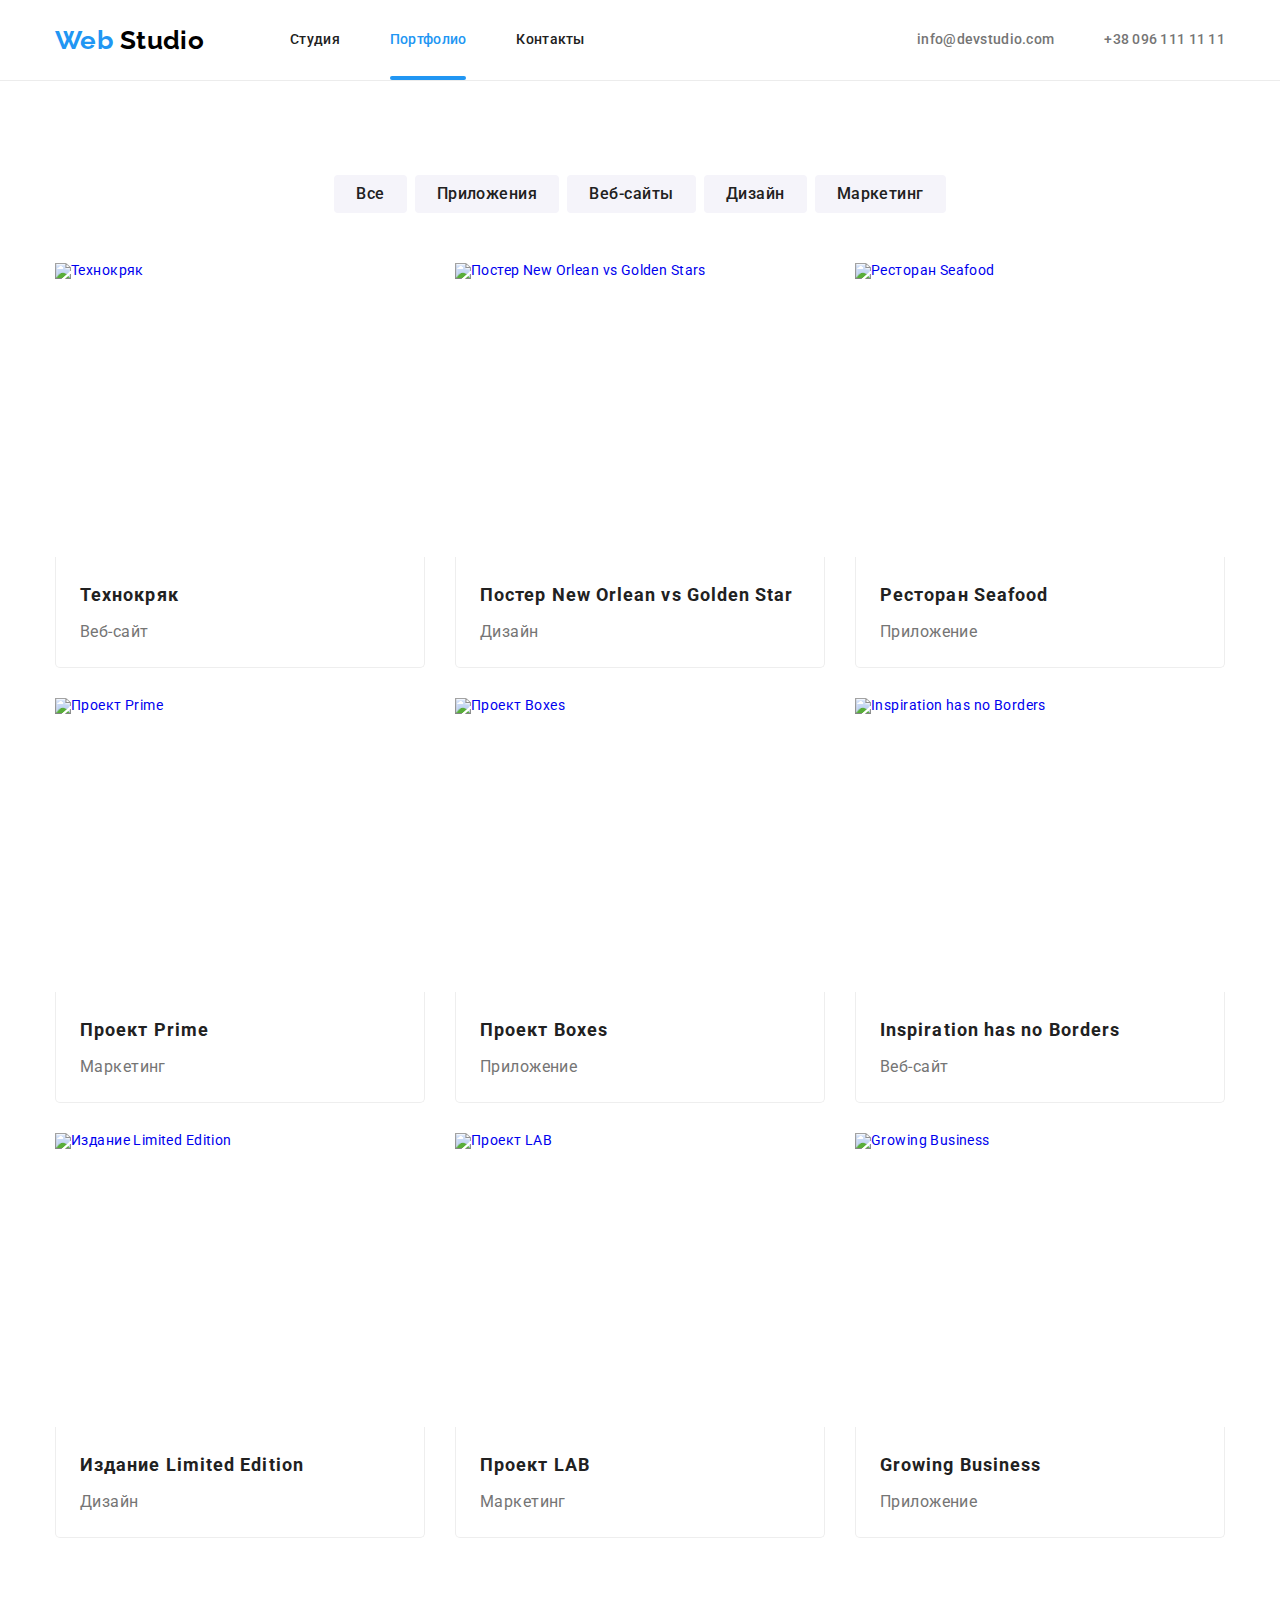
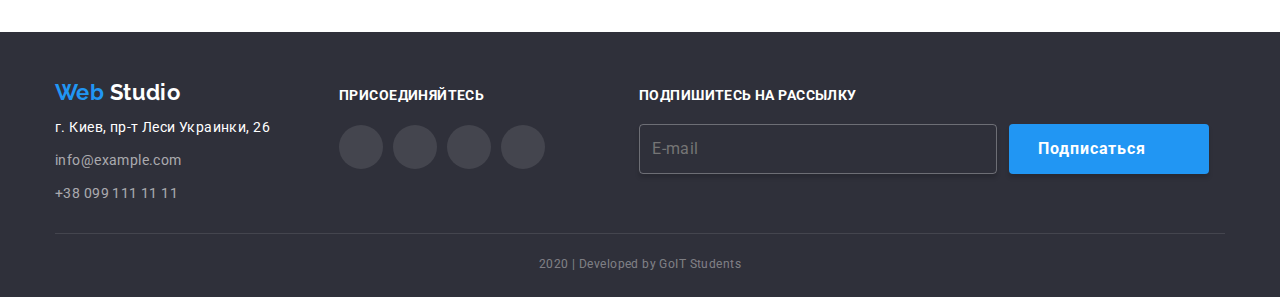
==== portfolio.html @ 7c345311 "Create portfolio.html" ====
<!DOCTYPE html>
<html lang="ru">

<head>
    <meta charset="UTF-8">
    <meta name="viewport" content="width=device-width, initial-scale=1.0">
    <title>Web Studio</title>
    <link rel="stylesheet" href="https://cdnjs.cloudflare.com/ajax/libs/modern-normalize/0.6.0/modern-normalize.min.css">
    <link href="https://fonts.googleapis.com/css2?family=Raleway:wght@700&family=Roboto:wght@400;500;700;900&display=swap"
        rel="stylesheet">
    <link rel="stylesheet" href="./css/style.css">
</head>

<body>
    <!-- Шапка страницы -->
    <header class="page-header line">
        <!-- Главная навигация -->
        <div class="block-header container">
            <nav class="main-nav">
                <!-- Логотип компании -->
                <a href="./index.html" class="logo"><span class="logo-web">Web</span> Studio</a>
                <!-- Ссылки на другие страницы -->
                <ul class="site-nav list">
                    <li class="item"><a href="./index.html" class="link">Студия</a></li>
                    <li class="item"><a href="./portfolio.html" class="link current">Портфолио</a></li>
                    <li class="item"><a href="#" class="link">Контакты</a></li>
                </ul>
            </nav>
            <!-- Контактные данные -->
            <address class="auth-contacts">
                <ul class="contacts-link list">
                    <li class="item">
                        <a href="mailto:info@devstudio.com" class="contacts-link-item">
                            <svg class="icon-contact" width="16" height="11">
                                <use href="./img/sprite.svg#icon-mail"></use>
                            </svg>
                            info@devstudio.com
                        </a>
                    </li>
                    <li class="item">
                        <a href="tel:+380961111111" class="contacts-link-item">
                            <svg class="icon-contact" width="10" height="15">
                                <use href="./img/sprite.svg#icon-tel"></use>
                            </svg>
                            +38 096 111 11 11
                        </a>
                    </li>
                </ul>
            </address>
        </div>
    </header>
    <main>
        <section class="section-projects">
            <div class="page-projects container">
                <h1 class="section-projects-title visually-hidden">Проекты</h1>
                <ul class="filter list">
                    <li class="item"><button type="button" class="filter-item">Все</button></li>
                    <li class="item"><button type="button" class="filter-item">Приложения</button></li>
                    <li class="item"><button type="button" class="filter-item">Веб-сайты</button></li>
                    <li class="item"><button type="button" class="filter-item">Дизайн</button></li>
                    <li class="item"><button type="button" class="filter-item">Маркетинг</button></li>
                </ul>
                <ul class="projects list">
                    <li class="item">
                        <a href="#" class="project-link">
                            <div class="project-thumb">
                                <img src="./img/projects-photo/project-1.jpg" alt="Технокряк" width="370" height="294">
                                <div class="project-overlay">
                                    <p class="project-text">
                                        Технокряк это современная площадка распространения коронавируса. Компании используют
                                        эту
                                        платформу для цифрового
                                        шпионажа и атак на защищённые сервера конкурентов.
                                    </p>
                                </div>
                            </div>
                            <div class="card-content">
                                <h2 class="name-project">Технокряк</h2>
                                <p class="project-item">Веб-сайт</p>
                            </div>                    
                        </a>
                    </li>
                    <li class="item">
                        <a href="#" class="project-link">
                            <div class="project-thumb">
                                <img src="./img/projects-photo/project-2.jpg" alt="Постер New Orlean vs Golden Stars" width="370" height="294">
                                <div class="project-overlay">
                                    <p class="project-text">
                                        Технокряк это современная площадка распространения коронавируса. Компании используют
                                        эту
                                        платформу для цифрового
                                        шпионажа и атак на защищённые сервера конкурентов.
                                    </p>
                                </div>
                            </div>
                            <div class="card-content">
                                <h2 class="name-project">Постер New Orlean vs Golden Star</h2>
                                <p class="project-item">Дизайн</p>
                            </div>        
                        </a>
                    </li>
                    <li class="item">
                        <a href="#" class="project-link">
                            <div class="project-thumb">
                                <img src="./img/projects-photo/project-3.jpg" alt="Ресторан Seafood" width="370" height="294">
                                <div class="project-overlay">
                                    <p class="project-text">
                                        Технокряк это современная площадка распространения коронавируса. Компании используют
                                        эту
                                        платформу для цифрового
                                        шпионажа и атак на защищённые сервера конкурентов.
                                    </p>
                                </div>
                            </div>
                            <div class="card-content">
                                <h2 class="name-project">Ресторан Seafood</h2>
                                <p class="project-item">Приложение</p>
                            </div>
                        </a>
                    </li>
                    <li class="item">
                        <a href="#" class="project-link">
                            <div class="project-thumb">
                                <img src="./img/projects-photo/project-4.jpg" alt="Проект Prime" width="370" height="294">
                                <div class="project-overlay">
                                    <p class="project-text">
                                        Технокряк это современная площадка распространения коронавируса. Компании используют
                                        эту
                                        платформу для цифрового
                                        шпионажа и атак на защищённые сервера конкурентов.
                                    </p>
                                </div>
                            </div>
                            <div class="card-content">
                                <h2 class="name-project">Проект Prime</h2>
                                <p class="project-item">Маркетинг</p>
                            </div>
                        </a>
                    </li>
                    <li class="item">
                        <a href="#" class="project-link">
                            <div class="project-thumb">
                                <img src="./img/projects-photo/project-5.jpg" alt="Проект Boxes" width="370" height="294">
                                <div class="project-overlay">
                                    <p class="project-text">
                                        Технокряк это современная площадка распространения коронавируса. Компании используют
                                        эту
                                        платформу для цифрового
                                        шпионажа и атак на защищённые сервера конкурентов.
                                    </p>
                                </div>
                            </div>
                            <div class="card-content">
                                <h2 class="name-project">Проект Boxes</h2>
                                <p class="project-item">Приложение</p>
                            </div>                            
                        </a>
                    </li>
                    <li class="item">
                        <a href="#" class="project-link">
                            <div class="project-thumb">
                                <img src="./img/projects-photo/project-6.jpg" alt="Inspiration has no Borders" width="370" height="294">
                                <div class="project-overlay">
                                    <p class="project-text">
                                        Технокряк это современная площадка распространения коронавируса. Компании используют
                                        эту
                                        платформу для цифрового
                                        шпионажа и атак на защищённые сервера конкурентов.
                                    </p>
                                </div>
                            </div>
                            <div class="card-content">
                                <h2 class="name-project">Inspiration has no Borders</h2>
                                <p class="project-item">Веб-сайт</p>
                            </div>
                        </a>
                    </li>
                    <li class="item">
                        <a href="#" class="project-link">
                            <div class="project-thumb">
                                <img src="./img/projects-photo/project-7.jpg" alt="Издание Limited Edition" width="370" height="294">
                                <div class="project-overlay">
                                    <p class="project-text">
                                        Технокряк это современная площадка распространения коронавируса. Компании используют
                                        эту
                                        платформу для цифрового
                                        шпионажа и атак на защищённые сервера конкурентов.
                                    </p>
                                </div>
                            </div>
                            <div class="card-content">
                                <h2 class="name-project">Издание Limited Edition</h2>
                                <p class="project-item">Дизайн</p>
                            </div>                            
                        </a>
                    </li>
                    <li class="item">
                        <a href="#" class="project-link">
                            <div class="project-thumb">
                                <img src="./img/projects-photo/project-8.jpg" alt="Проект LAB" width="370" height="294">
                                <div class="project-overlay">
                                    <p class="project-text">
                                        Технокряк это современная площадка распространения коронавируса. Компании используют
                                        эту
                                        платформу для цифрового
                                        шпионажа и атак на защищённые сервера конкурентов.
                                    </p>
                                </div>
                            </div>
                            <div class="card-content">
                                <h2 class="name-project">Проект LAB</h2>
                                <p class="project-item">Маркетинг</p>
                            </div>                            
                        </a>
                    </li>
                    <li class="item">
                        <a href="#" class="project-link">
                            <div class="project-thumb">
                                <img src="./img/projects-photo/project-9.jpg" alt="Growing Business" width="370" height="294">
                                <div class="project-overlay">
                                    <p class="project-text">
                                        Технокряк это современная площадка распространения коронавируса. Компании используют
                                        эту
                                        платформу для цифрового
                                        шпионажа и атак на защищённые сервера конкурентов.
                                    </p>
                                </div>
                            </div>
                            <div class="card-content">
                                <h2 class="name-project">Growing Business</h2>
                                <p class="project-item">Приложение</p>
                            </div>                            
                        </a>
                    </li>
                </ul>
            </div>
        </section>

    </main>
    <!-- Футер -->
    <footer class="page-footer">
        <div class="block-footer container">
            <div class="flex-container">
                <div class="contacts">
                    <a href="./index.html" class="footer-logo"><span class="logo-web">Web</span> Studio</a>
                    <address class="address-container">
                        г. Киев, пр-т Леси Украинки, 26 <br />
                        <a href="mailto:info@example.com" class="address-container-link">info@example.com</a>
                        <a href="tel:+380991111111" class="address-container-link">+38 099 111 11 11</a>
                    </address>
                </div>
                <div class="join">
                    <b class="call">Присоединяйтесь</b>
                    <ul class="socials list">
                        <li class="item-link">
                            <a href="#" aria-label="Ссылка на Instagram" class="social-links-footer">
                                <svg class="icon-socials" width="20" height="20">
                                    <use href="./img/sprite.svg#icon-instagram"></use>
                                </svg>
                            </a>
                        </li>
                        <li class="item-link">
                            <a href="#" aria-label="Ссылка на Twitter" class="social-links-footer">
                                <svg class="icon-socials" width="20" height="20">
                                    <use href="./img/sprite.svg#icon-twitter"></use>
                                </svg>
                            </a>
                        </li>
                        <li class="item-link">
                            <a href="#" aria-label="Ссылка на Facebook" class="social-links-footer">
                                <svg class="icon-socials" width="20" height="20">
                                    <use href="./img/sprite.svg#icon-facebook"></use>
                                </svg>
                            </a>
                        </li>
                        <li class="item-link">
                            <a href="#" aria-label="Ссылка на LinkedIn" class="social-links-footer">
                                <svg class="icon-socials" width="20" height="20">
                                    <use href="./img/sprite.svg#icon-linkedin"></use>
                                </svg>
                            </a>
                        </li>
                    </ul>
                </div>
                <div class="subscription">
                    <b class="call">Подпишитесь на рассылку</b>
                    <form class="form js-speaker-form" autocomplete="off">
                        <div class="form-field">
                            <label for="mail"></label>
                            <input type="email" name="mail" id="mail" placeholder="E-mail">
                        </div>
                        <button type="submit" class="form-button">
                            <span class="form-subscription">Подписаться</span>
                            <svg class="icon-send" width="24" height="24">
                                <use href="./img/sprite.svg#icon-send"></use>
                            </svg>
    
                        </button>
                    </form>
                </div>
            </div>
            <p class="copyright">2020 | Developed by GoIT Students</p>
        </div>
    </footer>
    <script>
        (() => {
                document.querySelectorAll('.js-speaker-form').forEach(El => {
                    El.addEventListener('submit', e => {
                        e.preventDefault();
                        new FormData(e.currentTarget).forEach((value, name) => console.log(`${name}: ${value}`));
                        e.currentTarget.reset();
                    });
                });
            })();
    </script>
</body>

</html>
---- css/style.css ----
/* Палитра цветов */
:root {
    --primary-text-color: #212121;
    --secondary-text-color: #757575;
    --accent-color: #2196F3;
    --primary-white-color: #FFFFFF;
    --secondary-black-color: #000000;
    --bg-color: #F5F4FA;
    --color-svg: #AFB1B8;
    --timing-function: cubic-bezier(0.4, 0, 0.2, 1);
}

/* Оформление фона и основного текста */
body {
    background-color: var(--primary-white-color);
    color: var(--primary-text-color);

    font-family: Roboto, sans-serif;
    letter-spacing: 0.03em;
    font-size: 14px;
    line-height: 1.14;
}

/* Обнуление стилей для списков */
.list {
    padding: 0;
    margin: 0;

    list-style: none;
}

/* block для картинок */
img {
    display: block;
}

/* Скрытие элементов */
.visually-hidden {
  position: absolute;
  width: 1px;
  height: 1px;
  margin: -1px;
  border: 0;
  padding: 0;
  clip: rect(0 0 0 0);
  overflow: hidden;
}

/* Контейнер для центрирования контента */
.container {
    width: 1200px;
    margin-left: auto;
    margin-right: auto;
    padding-left: 15px;
    padding-right: 15px;
}

/* Оформление логотипа в шапке */
.logo {
    color: var(--secondary-black-color);
    font-family: Raleway, sans-serif;
    font-weight: 700;
    font-size: 26px;
    line-height: 1.19;
    text-decoration: none;
}

.logo-web {
    color: var(--accent-color)
}

/* Оформление навигации */
.block-header {
    display: flex;
    align-items: center;
}

.main-nav {
    display: flex;
    align-items: center;
}

.site-nav {
    display: flex;
    margin-left: 86px;
}

.site-nav .item + .item {
    margin-left: 50px;
}

.site-nav .link {
    display: block;
    padding-top: 32px;
    padding-bottom: 32px;

    transition: color 250ms var(--timing-function);

    color: var(--primary-text-color);
    font-weight: 500;
    font-size: 14px;
    line-height: 1.14;
    letter-spacing: 0.02em;
    text-decoration: none;
}

.site-nav .link:hover,
.site-nav .link:focus {
    color: var(--accent-color);
}

.site-nav .link.current {
    color: var(--accent-color);
}

.site-nav .item {
    position: relative;
}

.current::before {
    position: absolute;
    bottom: 0;
    left: 0;

    display: block;
    content: "";
    width: 100%;
    height: 4px;

    background-color: #2196F3;
    border-radius: 2px;
}

.page-header.line {
    border-bottom: 1px solid #ECECEC;
}

/* Оформление контактов в шапке */
.contacts-link {
    display: flex;
    align-items: center;
}

.auth-contacts {
    margin-left: auto;
}

.icon-contact {
    margin-right: 10px;

    fill: currentColor;
}

.contacts-link .item + .item {
    margin-left: 30px;
}

.contacts-link-item {
    display: flex;
    align-items: center;

    transition: color 250ms var(--timing-function);

    color: var(--secondary-text-color);
    fill: currentColor;

    font-style: normal;
    font-weight: 500;
    font-size: 14px;
    line-height: 1.14;
    letter-spacing: 0.02em;
    text-decoration: none;
}

.contacts-link-item:hover,
.contacts-link-item:focus {
    color: var(--accent-color);
}

/* Оформление героя */
.hero {
    padding-top: 200px;
    padding-bottom: 200px;

    text-align: center;
}

.overlay {
    max-width: 1600px;
    height: 600px;
    margin-left: auto;
    margin-right: auto;
    background-color: rgba(47,48,58,0.8);
    background-image: 
        linear-gradient(rgba(47,48,58,0.8), rgba(47,48,58,0.8)),
        url("../img/bg-hero.jpg");   
    background-repeat: no-repeat;
    background-position: center;
    background-size: cover;
}

.hero-title {
    margin-top: 0;
    margin-bottom: 30px;

    color: var(--primary-white-color);
    font-weight: 900;
    font-size: 44px;
    line-height: 1.36;
    letter-spacing: 0.06em;
    text-transform: uppercase;
}

/* Оформление кнопки "Заказать услугу" */
.button {
    display: inline-block;
    min-width: 200px;
    padding: 10px 32px;    
    border-radius: 4px;
    border: none;

    cursor: pointer;

    color: var(--primary-white-color);
    background-color: var(--accent-color);

    font-weight: 700;
    font-size: 16px;
    line-height: 1.87;
    letter-spacing: 0.06em;
    text-decoration: none;

    text-shadow: 0px 4px 4px rgba(0, 0, 0, 0.25);
    box-shadow: 0px 4px 4px rgba(0, 0, 0, 0.15);
}

/* Оформление секций */
.section {
    padding-top: 94px;
    padding-bottom: 94px;
}

.section-title {
    margin-top: 0;
    margin-bottom: 0;

    font-weight: 700;
    font-size: 36px;
    line-height: 1.17;
    text-align: center;
}

/* Преимущества */
.feature {
    max-width: 1600px;
    margin-left: auto;
    margin-right: auto;
    padding-bottom: 0;
}

.feature-list {
    display: flex;
}

.image {
    display: flex;
    justify-content: center;
    align-items: center;

    height: 120px;
    width: 270px;

    background-color: var(--bg-color);
    border-radius: 4px;
}

.icon-feature {
    height: 70px;
    width: 70px;
}

.feature-list .item:not(:first-child) {
    margin-left: 30px;
}

.feature-list-title {
    margin-top: 30px;
    margin-bottom: 0;

    font-weight: 700;
    font-size: 14px;
    line-height: 1.14;
    text-transform: uppercase;
}

.feature-list-item {
    margin-top: 10px;
    margin-bottom: 0;

    color: var(--secondary-text-color);
    font-weight: 400;
    font-size: 14px;
    line-height: 1.71;
}

/* Чем мы занимаемся */
.service {
    /* max-width: 1600px;
    margin-left: auto;
    margin-right: auto; */
}

.main-activity {
    display: flex;
    margin-top: 50px;
}

.main-activity .item:not(:first-child) {
    margin-left: 30px;
}

.main-activity .item {
    position: relative;

    border-radius: 4px 4px 4px 4px;
    overflow: hidden;
}

.main-activity-item {
    position: absolute;
    bottom: 0;
    left: 0;
    width: 100%;

    margin-top: 0;
    margin-bottom: 0;
    padding-top: 27px;
    padding-bottom: 27px;

    color: var(--primary-white-color);
    background: rgba(47, 48, 58, 0.8);

    font-weight: 700;
    font-size: 14px;
    line-height: 1.14;
    text-align: center;
    text-transform: uppercase;
}

/* Наша команда */
.team {
    /* max-width: 1600px;
    margin-left: auto;
    margin-right: auto; */
    background-color: var(--bg-color);
}

.workers {
    display: flex;
    margin-top: 50px;

    text-align: center;
}

.workers .item:not(:first-child) {
    margin-left: 30px;
}

.workers .item {
    padding-bottom: 24px;

    background-color: var(--primary-white-color);
    box-shadow: 0px 2px 1px rgba(0, 0, 0, 0.2), 0px 1px 1px rgba(0, 0, 0, 0.14), 0px 1px 3px rgba(0, 0, 0, 0.12);
    border-radius: 4px;
    overflow: hidden;
}

.name {
    margin-top: 30px;
    margin-bottom: 0;

    font-weight: 500;
    font-size: 16px;
    line-height: 1.19;
}

.specialty {
    margin-top: 10px;
    margin-bottom: 0;

    color: var(--secondary-text-color);
    font-weight: 400;
    font-size: 16px;
    line-height: 1.19;
}

.network {
    display: flex;
    justify-content: center;
    margin-top: 16px;
}

.network .item-link:not(:first-child) {
    margin-left: 10px;
}
.social-links {
    display: inline-block;
    height: 44px;
    width: 44px;    
    padding: 12px;
    border-radius: 50%;

    color: var(--color-svg);
    fill: currentColor;

    transition: background-color 250ms var(--timing-function),
    color 250ms var(--timing-function);
}

.social-links:hover,
.social-links:focus {
    background-color: var(--accent-color);
    color: var(--primary-white-color);
}
.icon-network {
    height: 20px;
    width: 20px;
}

/* Постоянные клиенты */
.clients {
    display: flex;
    margin-top: 50px;
}

.clients .item:not(:first-child) {
    margin-left: 30px;
}

.clients-link {
    display: flex;
    justify-content: center;
    align-items: center;
    width: 170px;
    height: 90px;

    transition: border 250ms var(--timing-function),
    color 250ms var(--timing-function);

    color: var(--color-svg);
    fill: currentColor;

    border: 1px solid #AFB1B8;
    border-radius: 4px;
}

.clients-link:hover,
.clients-link:focus {
    border: 1px solid #2196F3;
    color: var(--accent-color);
}

/* Оформление футера */
.page-footer {
    /* max-width: 1600px;
    margin-left: auto;
    margin-right: auto; */
    padding-top: 48px;
    padding-bottom: 21px;

    background-color: #2F303A;
}

.flex-container {
    display: flex;
    align-items: baseline;
    padding-bottom: 28px;
    border-bottom: 1px solid rgba(255, 255, 255, 0.1);
}

.contacts {
    margin-right: 69px;
}

.footer-logo {
    color: var(--primary-white-color);
    font-family: Raleway, sans-serif;
    font-weight: 700;
    font-size: 22px;
    line-height: 1.18;
    text-decoration: none;
}

.address-container {
    margin-top: 10px;

    color: var(--primary-white-color);
    font-style: normal;
    font-weight: 400;
    font-size: 14px;
    line-height: 1.71;
}

.address-container-link {
    display: block;
    margin-top: 9px;

    color: rgba(255, 255, 255, 0.6);
    text-decoration: none;
}

.join {
    margin-right: 94px;
}

.socials {
    display: flex;
    margin-top: 21px;
}

.socials .item-link:not(:first-child) {
    margin-left: 10px;
}
.social-links-footer {
    display: flex;
    justify-content: center;
    align-items: center;
    height: 44px;
    width: 44px;

    border-radius: 50%;
    background-color: rgba(255, 255, 255, 0.1);
    color: var(--primary-white-color); 
    fill: currentColor;

    transition: background-color 250ms var(--timing-function);
}

.social-links-footer:hover,
.social-links-footer:focus {
    background-color: var(--accent-color);
}

.call {
    display: block;
    margin-bottom: 20px;

    color: var(--primary-white-color);
    font-weight: 700;
    font-size: 14px;
    line-height: 1.14;
    text-transform: uppercase;
}

.form {
    display: flex;
    flex-direction: row;
    
}

.form-field {
    margin-right: 12px;    
}

.form-field input {
    display: flex;
    align-items: center;

    padding: 10px 12px;
    width: 358px;
    height: 50px;

    background-color: rgba(255, 255, 255, 0);
    border: 1px solid rgba(255, 255, 255, 0.3);
    box-shadow: 0px 4px 4px rgba(0, 0, 0, 0.15);
    border-radius: 4px;

    color: rgba(255, 255, 255, 0.6);
    font-weight: 400;
    font-size: 16px;
    line-height: 1.87;
    letter-spacing: 0.03em;
}

.form-button {
    display: flex;
    padding: 0;

    width: 200px;
    height: 50px;
    
    align-items: center;
    justify-content: center;

    border: none;
    cursor: pointer;
    background-color: var(--accent-color);
    box-shadow: 0px 4px 4px rgba(0, 0, 0, 0.15);
    border-radius: 4px;

    color: var(--primary-white-color);
    font-weight: 700;
    font-size: 16px;
    line-height: 1.87;
    letter-spacing: 0.06em;
}

.form-subscription {
    margin-right: 10px;
}

.copyright {
    margin-top: 18px;
    margin-bottom: 0;

    color: rgba(255, 255, 255, 0.4);
    font-weight: 400;
    font-size: 12px;
    line-height: 2;
    text-align: center;
}

/* Оформление модального окна */

.backdrop {
    position: fixed;
    top: 0;
    left: 0;
    width: 100%;
    height: 100%;

    opacity: 1;
    visibility: visible;
    transition: opacity 250ms var(--timing-function),
    visibility 250ms var(--timing-function);

    background-color: rgba(0, 0, 0, 0.2);
}

.backdrop.is-hidden {
    opacity: 0;
    visibility: hidden;
    pointer-events: none;
}

.data-modal {
    position: absolute;
    top: 50%;
    left: 50%;
    transform: translate(-50%, -50%) scale(1);
    transition: transform 250ms var(--timing-function);

    height: 581px;
    width: 528px;
    padding: 40px;

    text-align: center;

    background-color: var(--primary-white-color);
    box-shadow: 0px 2px 1px rgba(0, 0, 0, 0.2), 0px 1px 1px rgba(0, 0, 0, 0.14), 0px 1px 3px rgba(0, 0, 0, 0.12);
    border-radius: 4px;
}

.is-hidden .data-modal {
    transform: translate(-50%, -50%) scale(0.8);
}

.modal-title {
    display: block;
    margin-top: 0;
    margin-bottom: 30px;

    font-weight: 700;
    font-size: 20px;
    line-height: 1.15;
    letter-spacing: 0.03em;

    color: var(--primary-text-color);
}

.modal-form {
    position: relative;
    margin-bottom: 28px;
}

.modal-form label {
    position: absolute;
    top: 50%;
    left: 42px;
    transform: translateY(-50%);

    transition: all 250ms var(--timing-function);

    letter-spacing: 0.01em;
    color: var(--secondary-text-color);
}

.icon-input {
    position: absolute;
    top: 50%;
    left: 16px;

    transform: translateY(-50%);
    transition: color 250ms var(--timing-function);


    display: block;
    color: var(--primary-text-color);
    fill: currentColor;
}

.modal-form input {
    width: 100%;
    padding: 12px 16px;
    padding-left: 42px;

    border: 1px solid rgba(33, 33, 33, 0.2);
    border-radius: 4px;
}

.modal-form input:focus {
    outline-color: var(--accent-color);
}

.modal-form input:focus + label,
.modal-form input:not(:placeholder-shown) + label {
    font-size: 12px;
    line-height: 1.17;

    transform: translate(-26px, -36px);
}

.modal-form input:focus + label {
    color: var(--accent-color);
}

.modal-form input:focus ~ .icon-input {
    color: var(--accent-color);
}

.modal-comment {
    position: relative;
    margin-bottom: 20px;
}

.modal-comment textarea {
    height: 120px;
    width: 448px;
    padding: 12px 16px;
    resize: none;

    border: 1px solid rgba(33, 33, 33, 0.2);
    border-radius: 4px;
}

.modal-comment label {
    position: absolute;
    top: 12px;
    left: 16px;

    transition: all 250ms var(--timing-function);

    letter-spacing: 0.01em;
    color: var(--secondary-text-color);
}

.modal-comment textarea:focus + label,
.modal-comment textarea:not(:placeholder-shown) + label {
    font-size: 12px;
    line-height: 1.17;
    
    transform: translateY(-28px);
}

.modal-comment textarea:focus + label {
    color: var(--accent-color);
}

.modal-comment textarea:focus {
    outline-color: var(--accent-color);
}

.icon-check {
    display: inline-block;
    margin-right: 8px;
    
    width: 15px;
    height: 15px;
    
    cursor: pointer;
    border: 2px solid var(--primary-text-color);
    border-radius: 2px;
    
    transition: all 250ms var(--timing-function);
}

.checkbox:checked + .icon-check {
    border-color: transparent;
    background-color: var(--accent-color);    
    background-image: url('../img/icon-check.svg');
    background-size: contain;
    background-origin: border-box;
}

.modal-policy {
    margin-bottom: 30px;
}

.modal-policy label {
    display: flex;
    align-items: center;
    justify-content: center;

    font-weight: 400;
    font-size: 14px;
    line-height: 1.71;
    letter-spacing: 0.03em;

    color: var(--secondary-text-color);
}

.link-policy {
    color: var(--accent-color);
}

.button-send {
    align-items: center;
    text-align: center;

    width: 200px;
    height: 50px;
    padding: 0;
    border: none;

    background-color: var(--accent-color);
    box-shadow: 0px 4px 4px rgba(0, 0, 0, 0.15);
    border-radius: 4px;

    cursor: pointer;

    font-weight: 700;
    font-size: 16px;
    line-height: 1.87;
    letter-spacing: 0.06em;

    color: var(--primary-white-color);
}

.icon-close {
    position: absolute;
    top: 0;
    right: 0;
    transform: translate(30%, -30%);
    
    display: flex;
    align-items: center;
    justify-content: center;

    width: 30px;
    height: 30px;

    margin: 0;
    padding: 0;
    border: none;

    cursor: pointer;
    border-radius: 50%;
    background: var(--primary-white-color);
    box-shadow: 0px 2px 1px rgba(0, 0, 0, 0.2), 0px 1px 1px rgba(0, 0, 0, 0.14), 0px 1px 3px rgba(0, 0, 0, 0.12);

}

/* Оформление Портфолио */
.section-projects {
    padding-top: 94px;
    padding-bottom: 94px;
}

.section-projects-title {
    margin-top: 0;
    margin-bottom: 0;

    font-weight: 700;
    font-size: 36px;
    line-height: 1.17;
    text-align: center;
}

.filter {
    display: flex;
    justify-content: center;
    margin-bottom: 50px;
}

.filter .item + .item {
    margin-left: 8px;
}

.filter-item {
    display: inline-block;
    height: 38px;
    padding: 6px 22px;
    border-radius: 4px;

    color: var(--primary-text-color);
    background-color: var(--bg-color);

    transition: background-color 250ms var(--timing-function),
    color 250ms var(--timing-function),
    box-shadow 250ms var(--timing-function);

    border-style: none;
    font-family: Roboto, sans-serif;
    font-weight: 500;
    font-size: 16px;
    line-height: 1.62;
    letter-spacing: 0.03em;
}

.filter-item:hover,
.filter-item:focus {
    box-shadow: 0px 2px 2px rgba(0, 0, 0, 0.12), 0px 1px 2px rgba(0, 0, 0, 0.08), 0px 3px 1px rgba(0, 0, 0, 0.1);
    color: var(--primary-white-color);
    background-color: var(--accent-color);
}

.projects {
    display: flex;
    flex-wrap: wrap;
    margin: -15px;
}

.projects .item {
    margin: 15px;
    width: 370px;

    background-color: var(--primary-white-color);
    
    border-radius: 5px;

    transition: box-shadow 250ms var(--timing-function);
}

.project-thumb {
    position: relative;
    overflow: hidden;
}

.project-overlay {
    position: absolute;
    top: 0;
    left: 0;
    width: 100%;
    height: 100%;

    transform: translateY(100%);
    opacity: 0;

    transition: transform 250ms var(--timing-function), 
    opacity 250ms var(--timing-function);

    display: flex;
    align-items: center;

    background-color: rgba(33, 150, 243, 0.9);
    border-radius: 5px 5px 0px 0px;
}

.project-link:hover .project-overlay,
.project-link:focus .project-overlay {
    transform: translateY(0);
    opacity: 1;
}
.project-text {
    display: block;

    margin-top: 0;
    margin-bottom: 0;
    padding: 24px;

    color: var(--primary-white-color);
    font-weight: 400;
    font-size: 18px;
    line-height: 1.56;
}

.card-content {
    border-left: 1px solid #EEEEEE;
    border-right: 1px solid #EEEEEE;
    border-bottom: 1px solid #EEEEEE;
    border-bottom-left-radius: 5px;
    border-bottom-right-radius: 5px;
    padding: 20px 24px;
}

.projects .item:hover,
.projects .item:focus {
    box-shadow: 1px 4px 6px rgba(0, 0, 0, 0.16), 0px 4px 4px rgba(0, 0, 0, 0.06), 0px 1px 1px rgba(0, 0, 0, 0.12);
}

.name-project {
    margin-top: 0;
    margin-bottom: 4px;

    color: var(--primary-text-color);
    font-weight: 700;
    font-size: 18px;
    line-height: 2;
    letter-spacing: 0.06em;
}

.project-link {
    text-decoration: none;
}

.project-item {
    margin-top: 0;
    margin-bottom: 0;

    color: var(--secondary-text-color);
    font-weight: 400;
    font-size: 16px;
    line-height: 1.87;
}
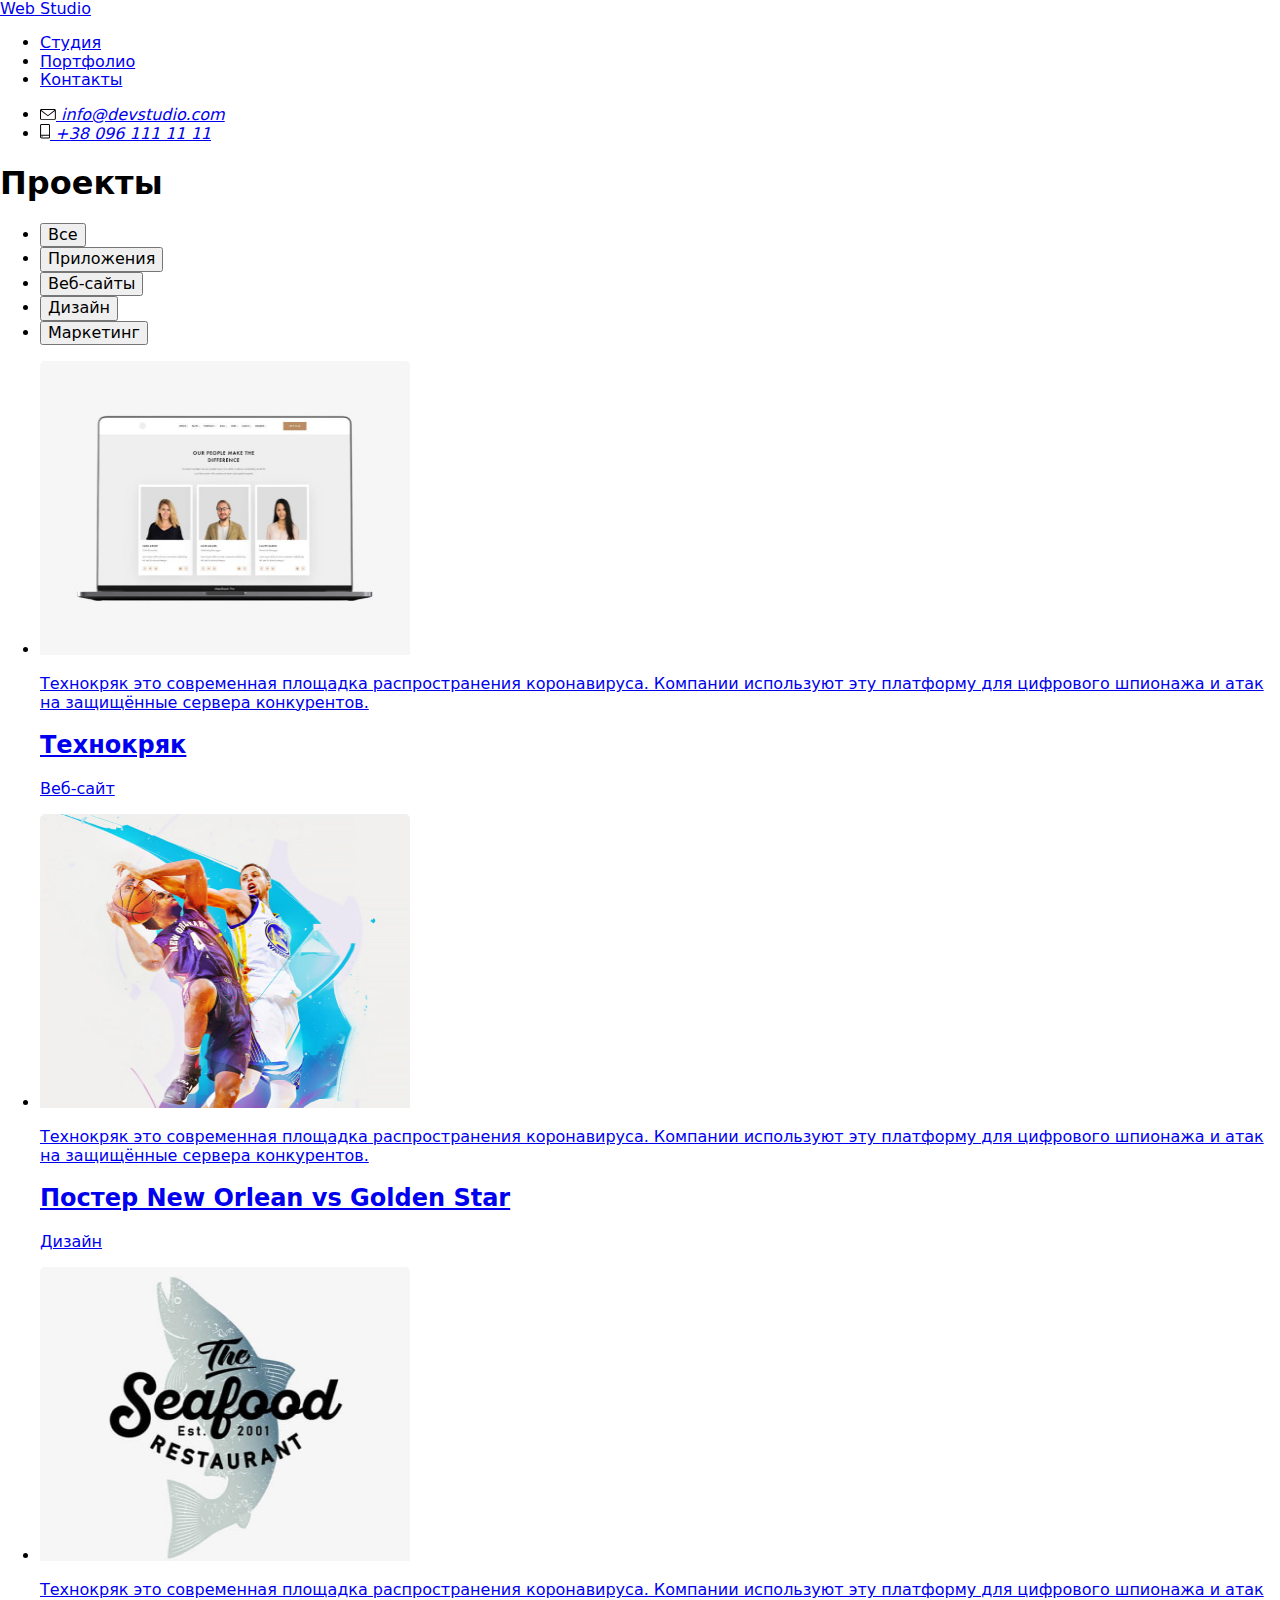
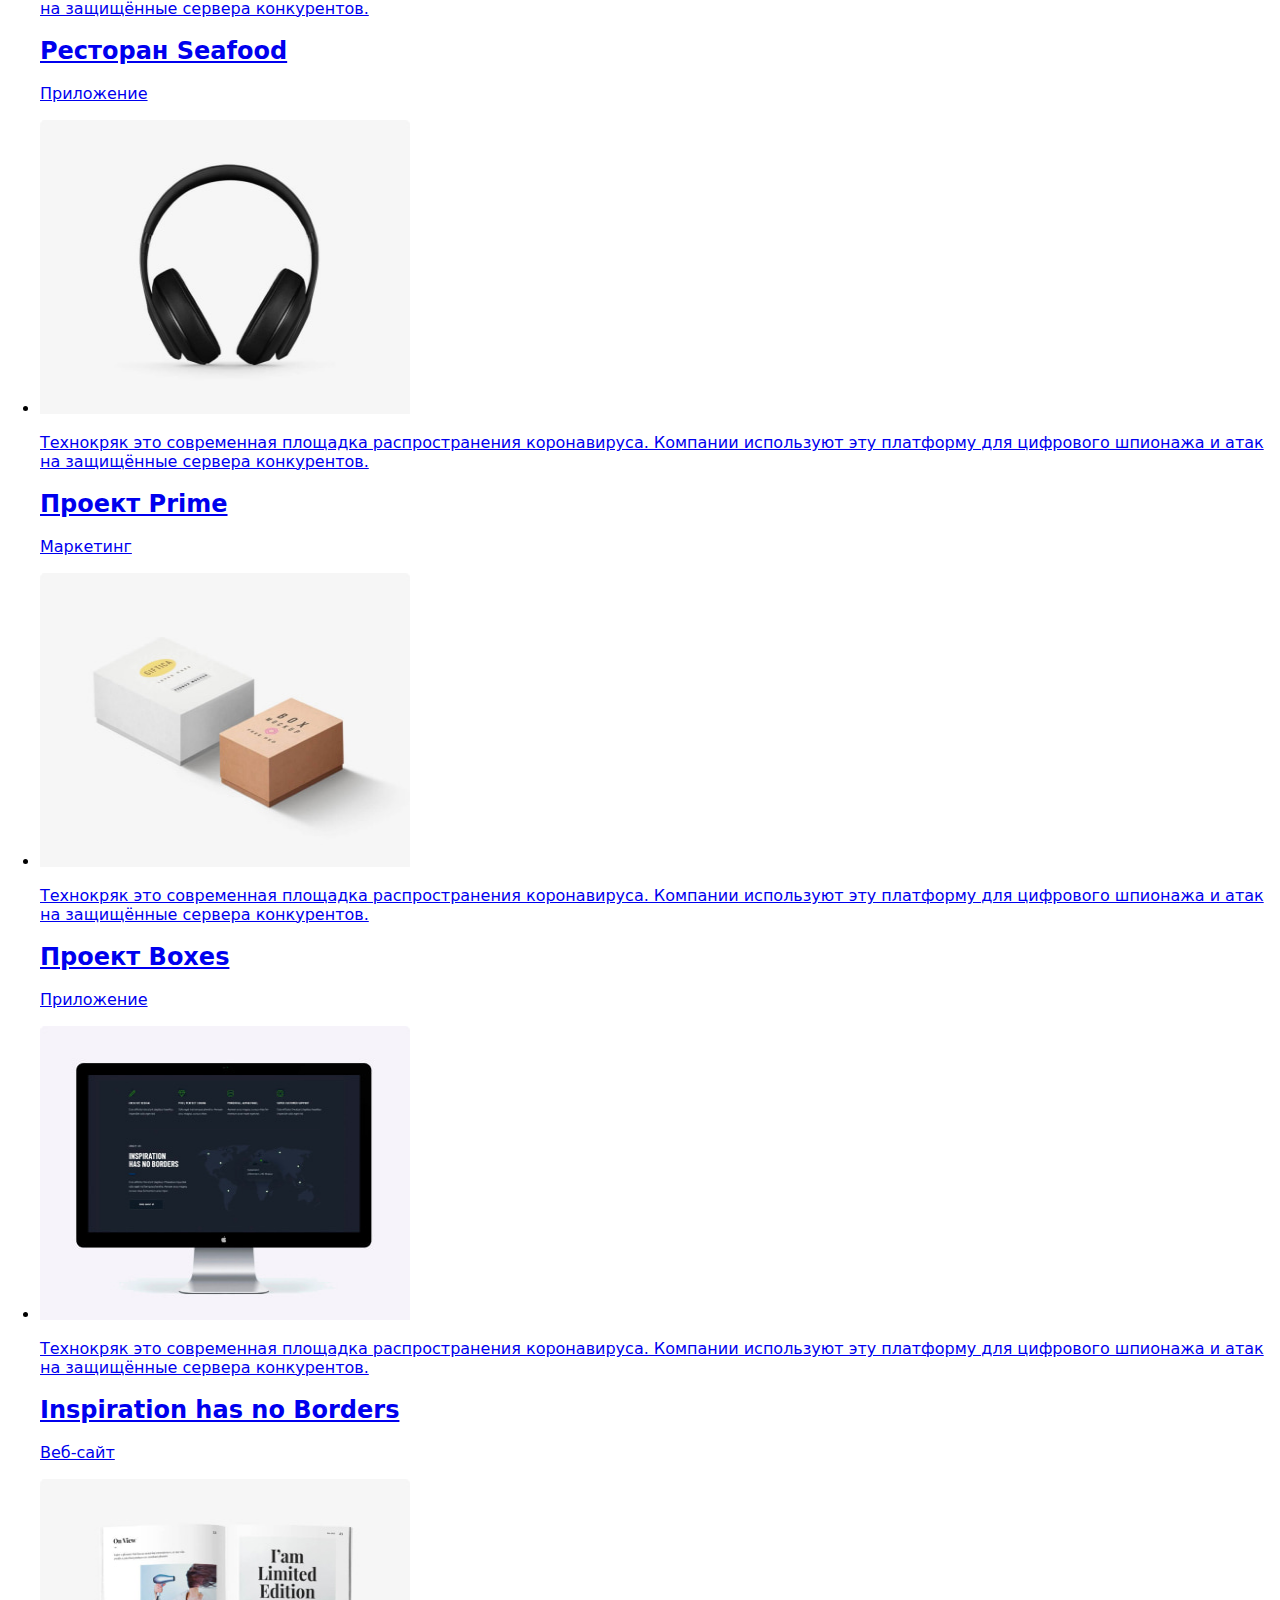
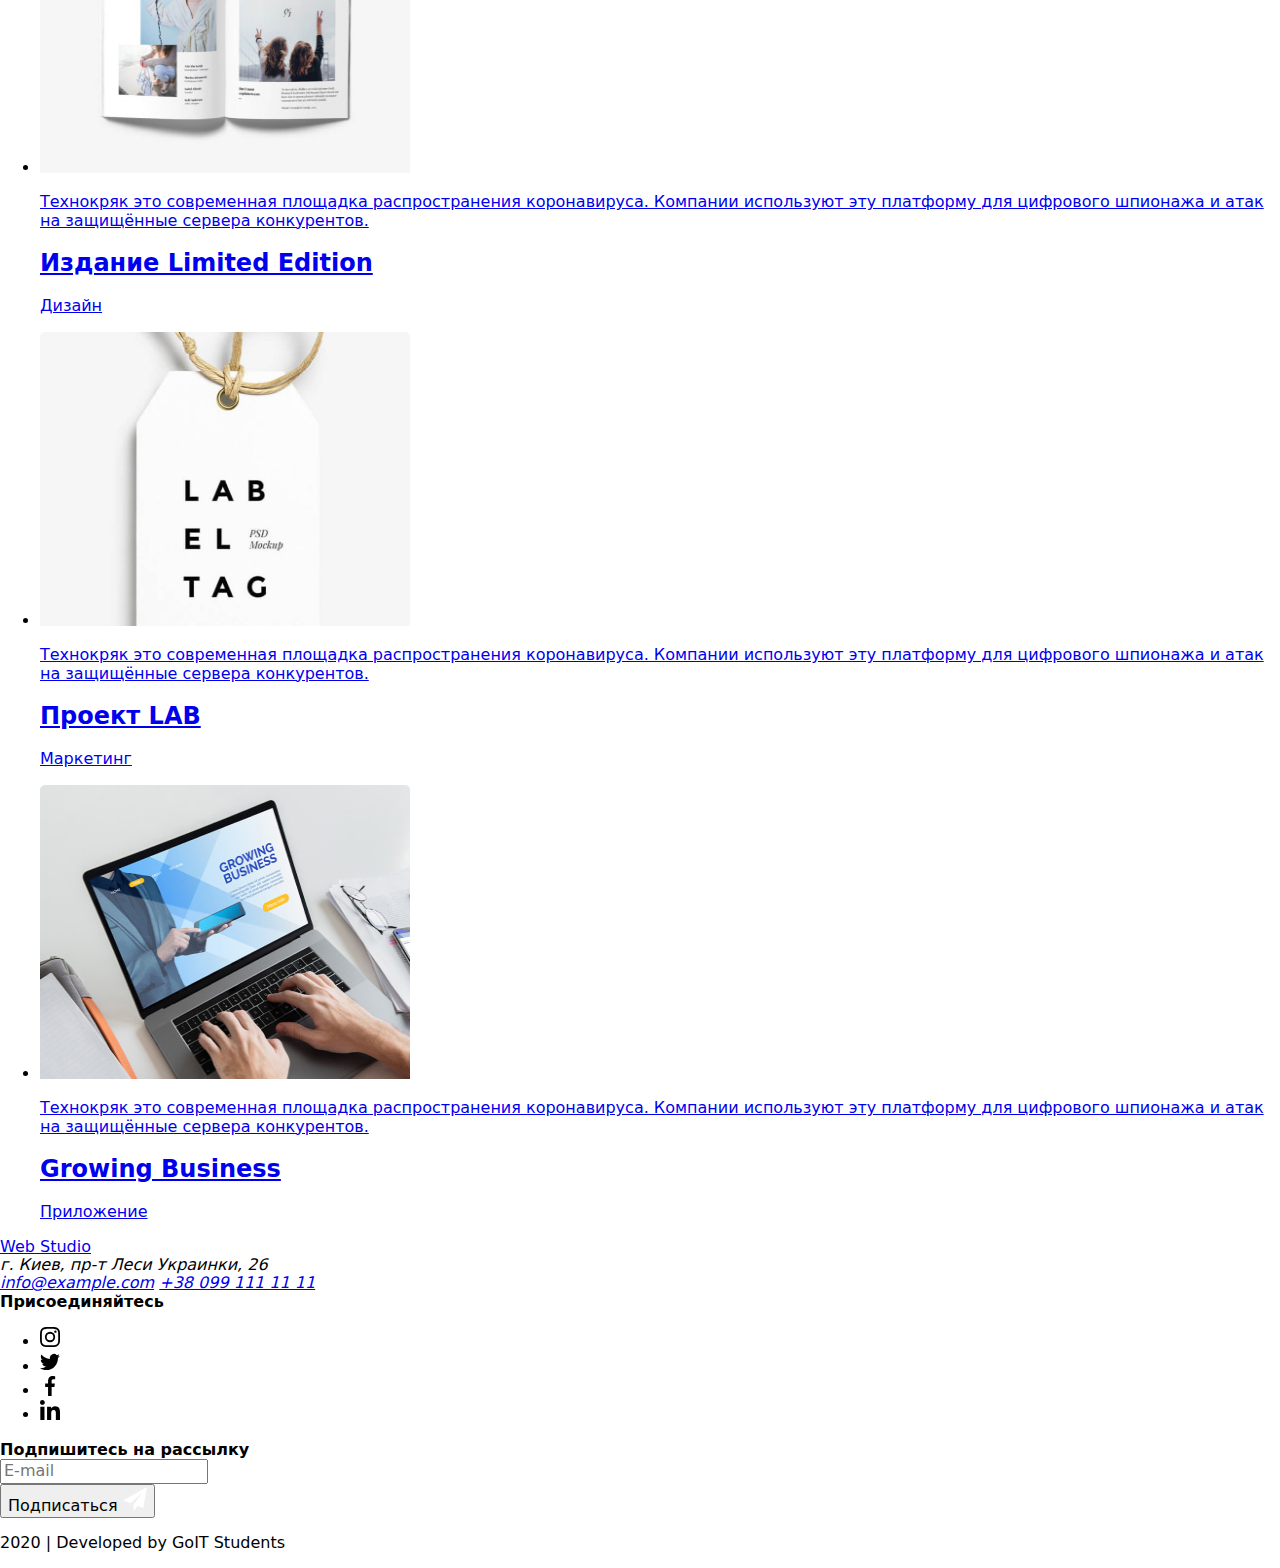
==== commit 02fcb070: "Update portfolio.html" ====
--- a/portfolio.html
+++ b/portfolio.html
@@ -8,7 +8,7 @@
     <link rel="stylesheet" href="https://cdnjs.cloudflare.com/ajax/libs/modern-normalize/0.6.0/modern-normalize.min.css">
     <link href="https://fonts.googleapis.com/css2?family=Raleway:wght@700&family=Roboto:wght@400;500;700;900&display=swap"
         rel="stylesheet">
-    <link rel="stylesheet" href="./css/style.css">
+    <link rel="stylesheet" href="./css/main.min.css">
 </head>
 
 <body>
--- a/css/main.min.css
+++ b/css/main.min.css
@@ -0,0 +1 @@
+/* No CSS *//*# sourceMappingURL=main.min.css.map */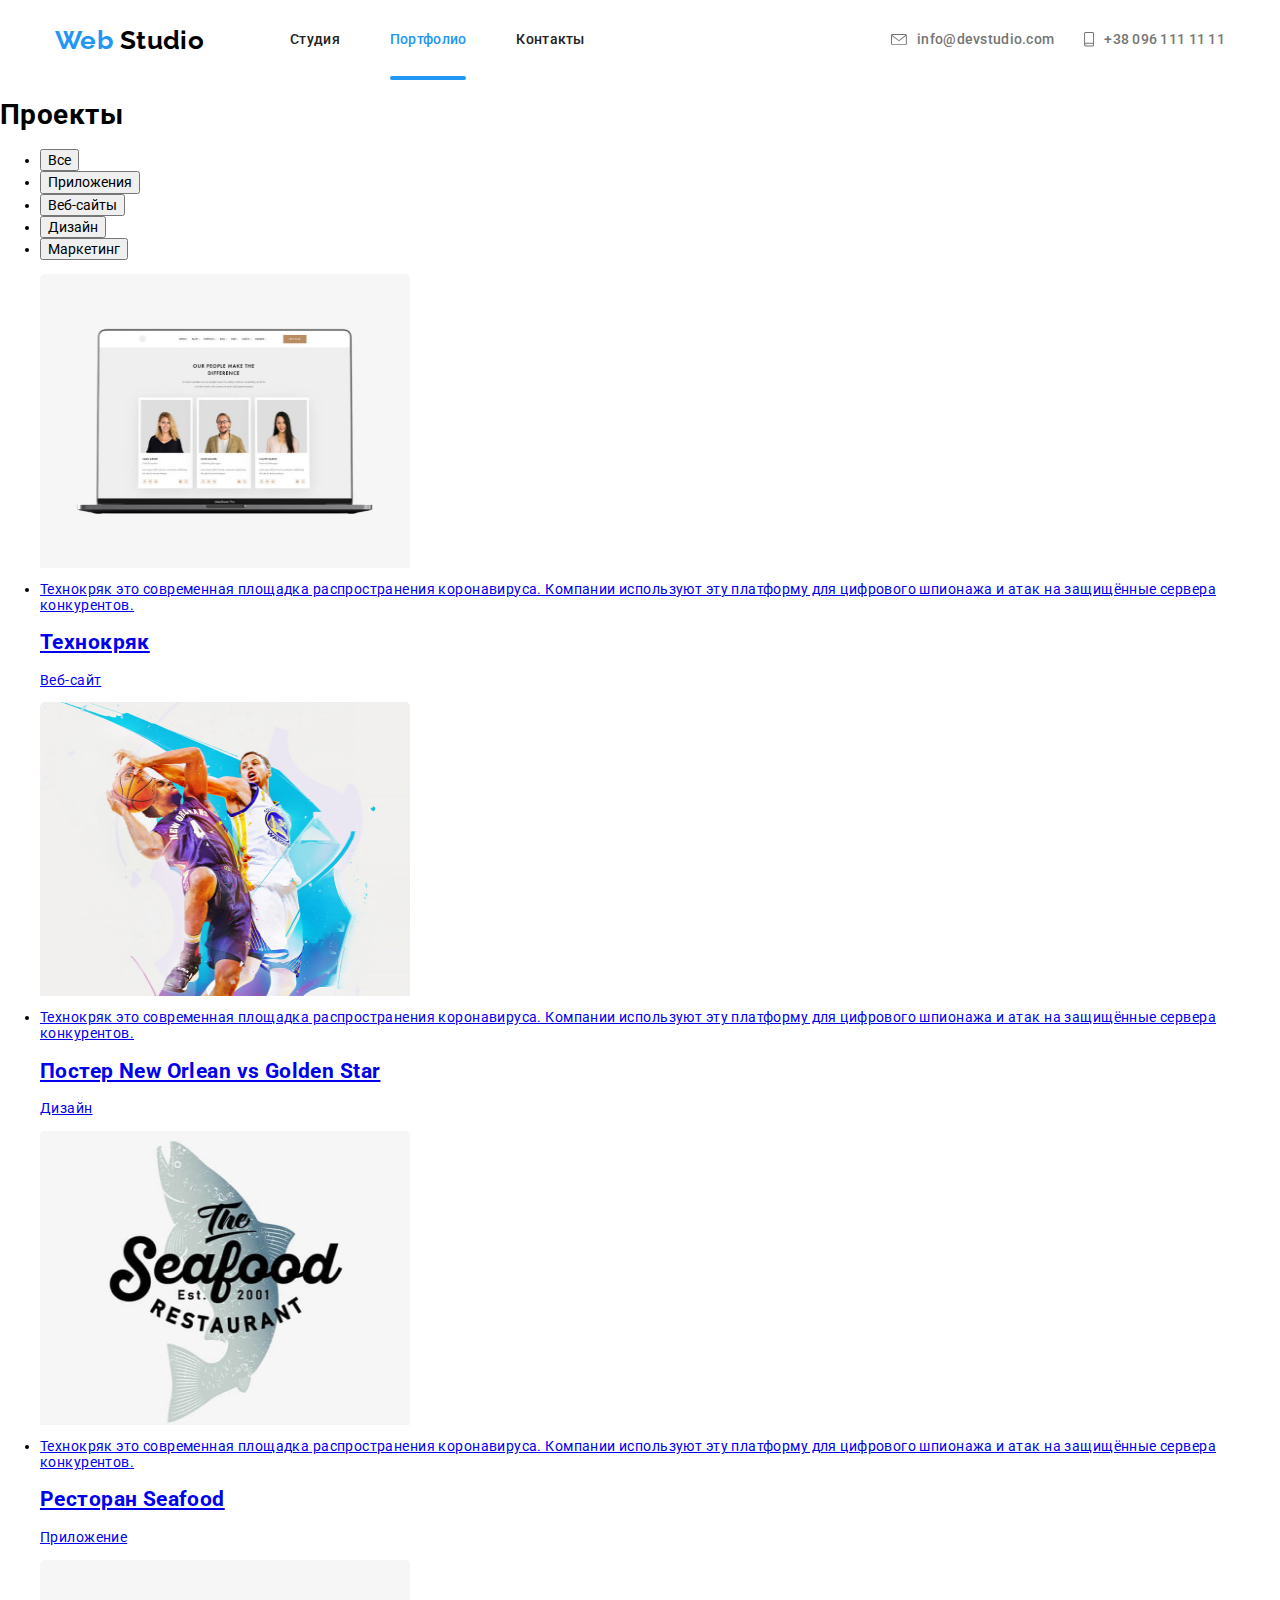
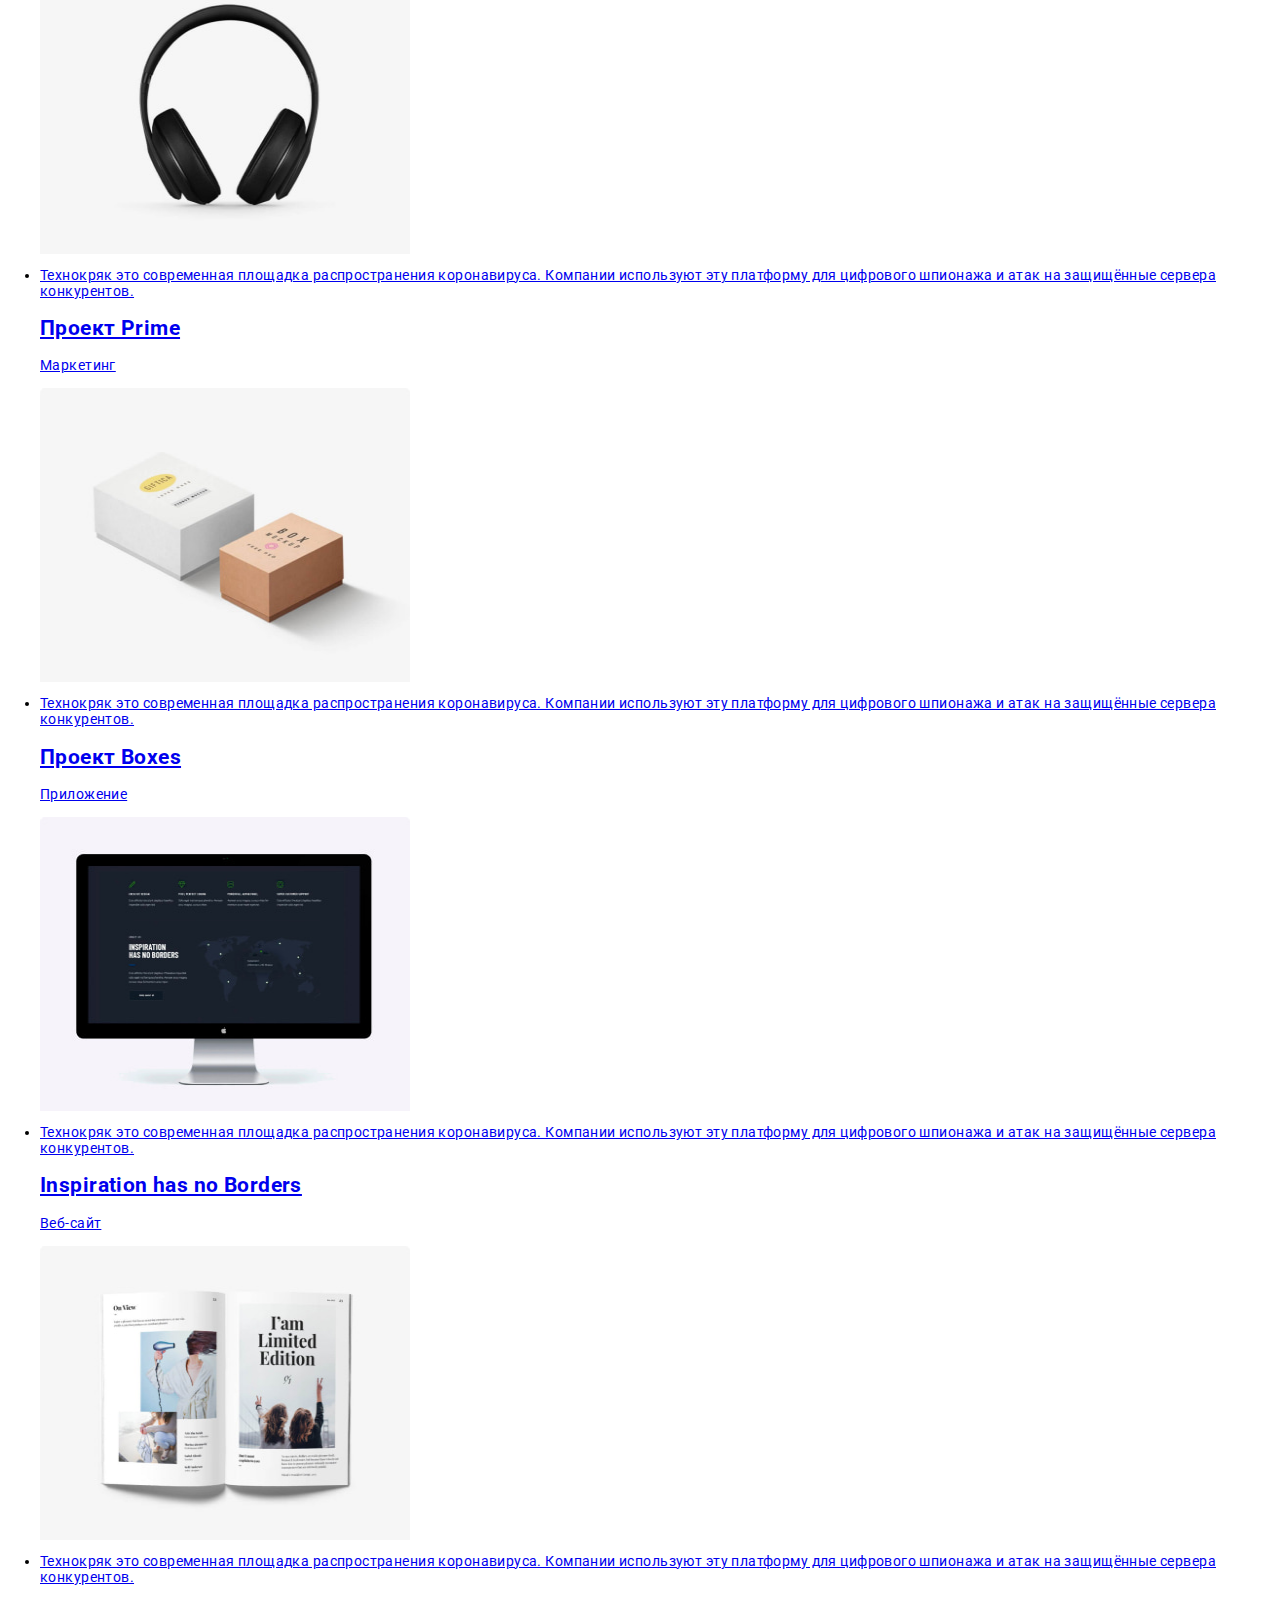
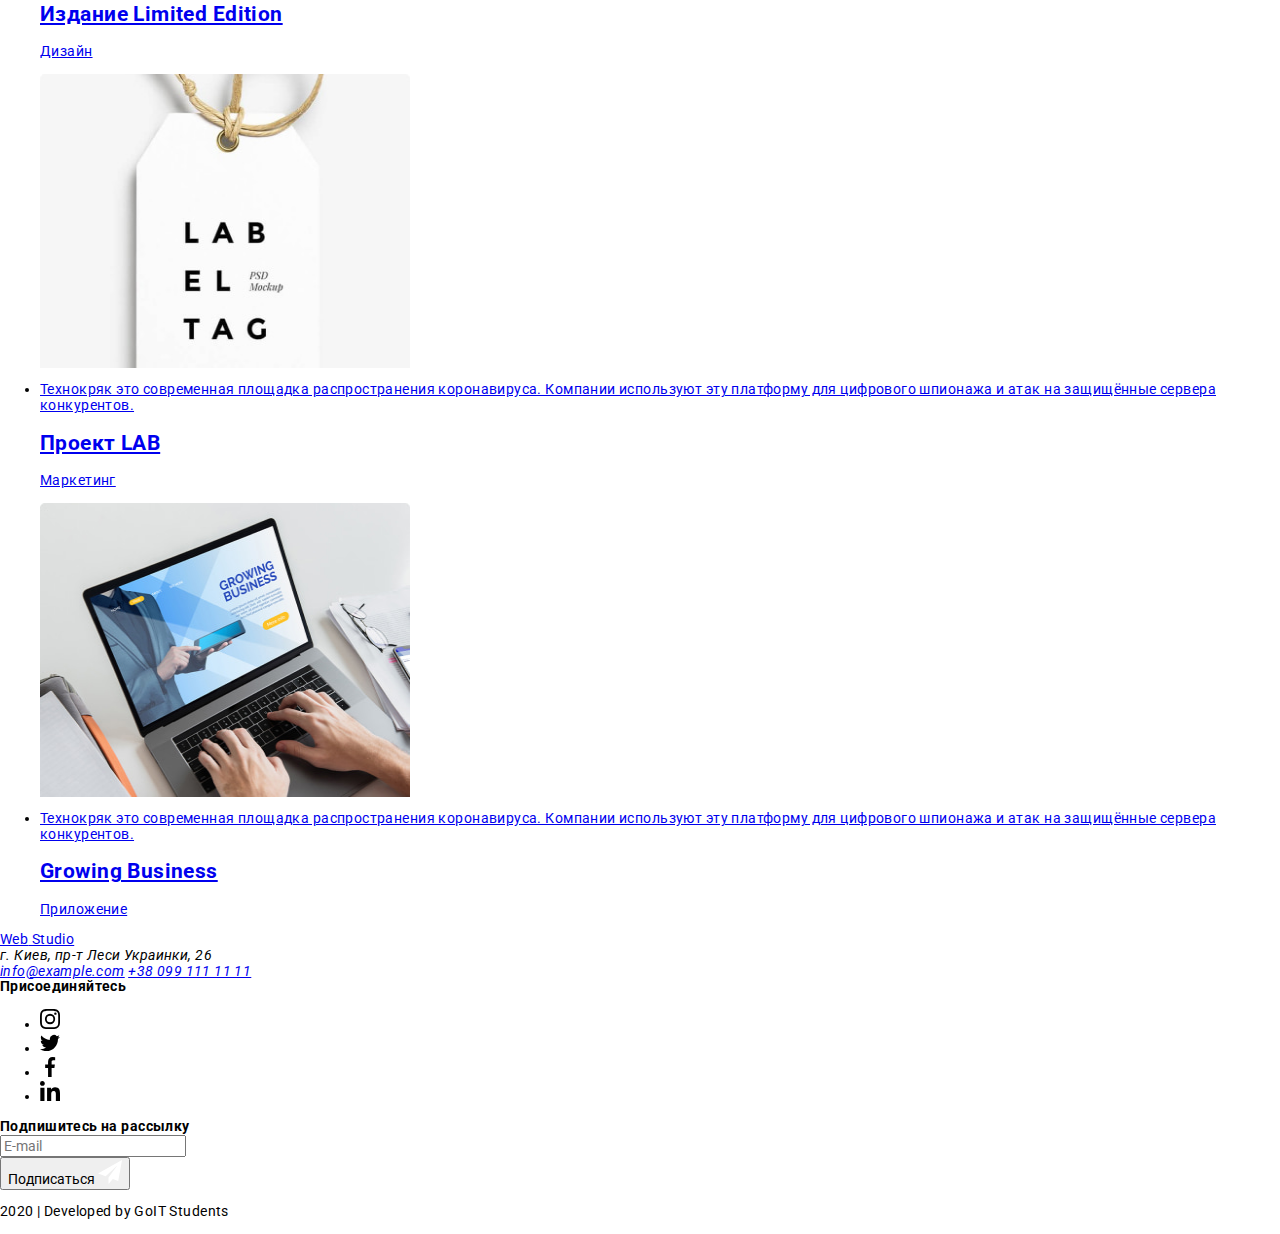
==== commit 27d18484: "Update portfolio.html" ====
--- a/portfolio.html
+++ b/portfolio.html
@@ -20,7 +20,7 @@
                 <!-- Логотип компании -->
                 <a href="./index.html" class="logo"><span class="logo-web">Web</span> Studio</a>
                 <!-- Ссылки на другие страницы -->
-                <ul class="site-nav list">
+                <ul class="site-nav">
                     <li class="item"><a href="./index.html" class="link">Студия</a></li>
                     <li class="item"><a href="./portfolio.html" class="link current">Портфолио</a></li>
                     <li class="item"><a href="#" class="link">Контакты</a></li>
@@ -28,7 +28,7 @@
             </nav>
             <!-- Контактные данные -->
             <address class="auth-contacts">
-                <ul class="contacts-link list">
+                <ul class="contacts-link">
                     <li class="item">
                         <a href="mailto:info@devstudio.com" class="contacts-link-item">
                             <svg class="icon-contact" width="16" height="11">
--- a/css/main.min.css
+++ b/css/main.min.css
@@ -1 +1,2 @@
-/* No CSS *//*# sourceMappingURL=main.min.css.map */+body{background-color:var(--primary-white-color);color:var(--primary-text-color);font-family:Roboto, sans-serif;letter-spacing:0.03em;font-size:14px;line-height:1.14}img{display:block}.site-nav,.contacts-link{padding:0;margin:0;list-style:none}.block-header{width:1200px;margin-left:auto;margin-right:auto;padding-left:15px;padding-right:15px}.block-header,.main-nav,.contacts-link,.contacts-link-item{display:-webkit-box;display:-ms-flexbox;display:flex;-webkit-box-align:center;-ms-flex-align:center;align-items:center;-webkit-box-pack:center;-ms-flex-pack:center;justify-content:center}.logo{color:var(--secondary-black-color);font-family:Raleway, sans-serif;font-weight:700;font-size:26px;line-height:1.19;text-decoration:none}.logo .logo-web{color:#2196F3}.site-nav{display:-webkit-box;display:-ms-flexbox;display:flex;margin-left:86px}.site-nav .item{position:relative}.site-nav .item:not(:first-child){margin-left:50px}.site-nav .link{display:block;padding-top:32px;padding-bottom:32px;-webkit-transition:color 250ms cubic-bezier(0.4, 0, 0.2, 1);transition:color 250ms cubic-bezier(0.4, 0, 0.2, 1);color:#212121;font-weight:500;font-size:14px;line-height:1.14;letter-spacing:0.02em;text-decoration:none}.site-nav .link:hover,.site-nav .link:focus{color:#2196F3}.site-nav .current{color:#2196F3}.site-nav .current::before{position:absolute;bottom:0;left:0;display:block;content:"";width:100%;height:4px;background-color:#2196F3;border-radius:2px}.contacts-link .item:not(:first-child){margin-left:30px}.auth-contacts{margin-left:auto}.icon-contact{margin-right:10px;fill:currentColor}.contacts-link-item{-webkit-transition:color 250ms cubic-bezier(0.4, 0, 0.2, 1);transition:color 250ms cubic-bezier(0.4, 0, 0.2, 1);color:#757575;fill:currentColor;font-style:normal;font-weight:500;font-size:14px;line-height:1.14;letter-spacing:0.02em;text-decoration:none}.contacts-link-item:hover,.contacts-link-item:focus{color:#2196F3}
+/*# sourceMappingURL=main.min.css.map */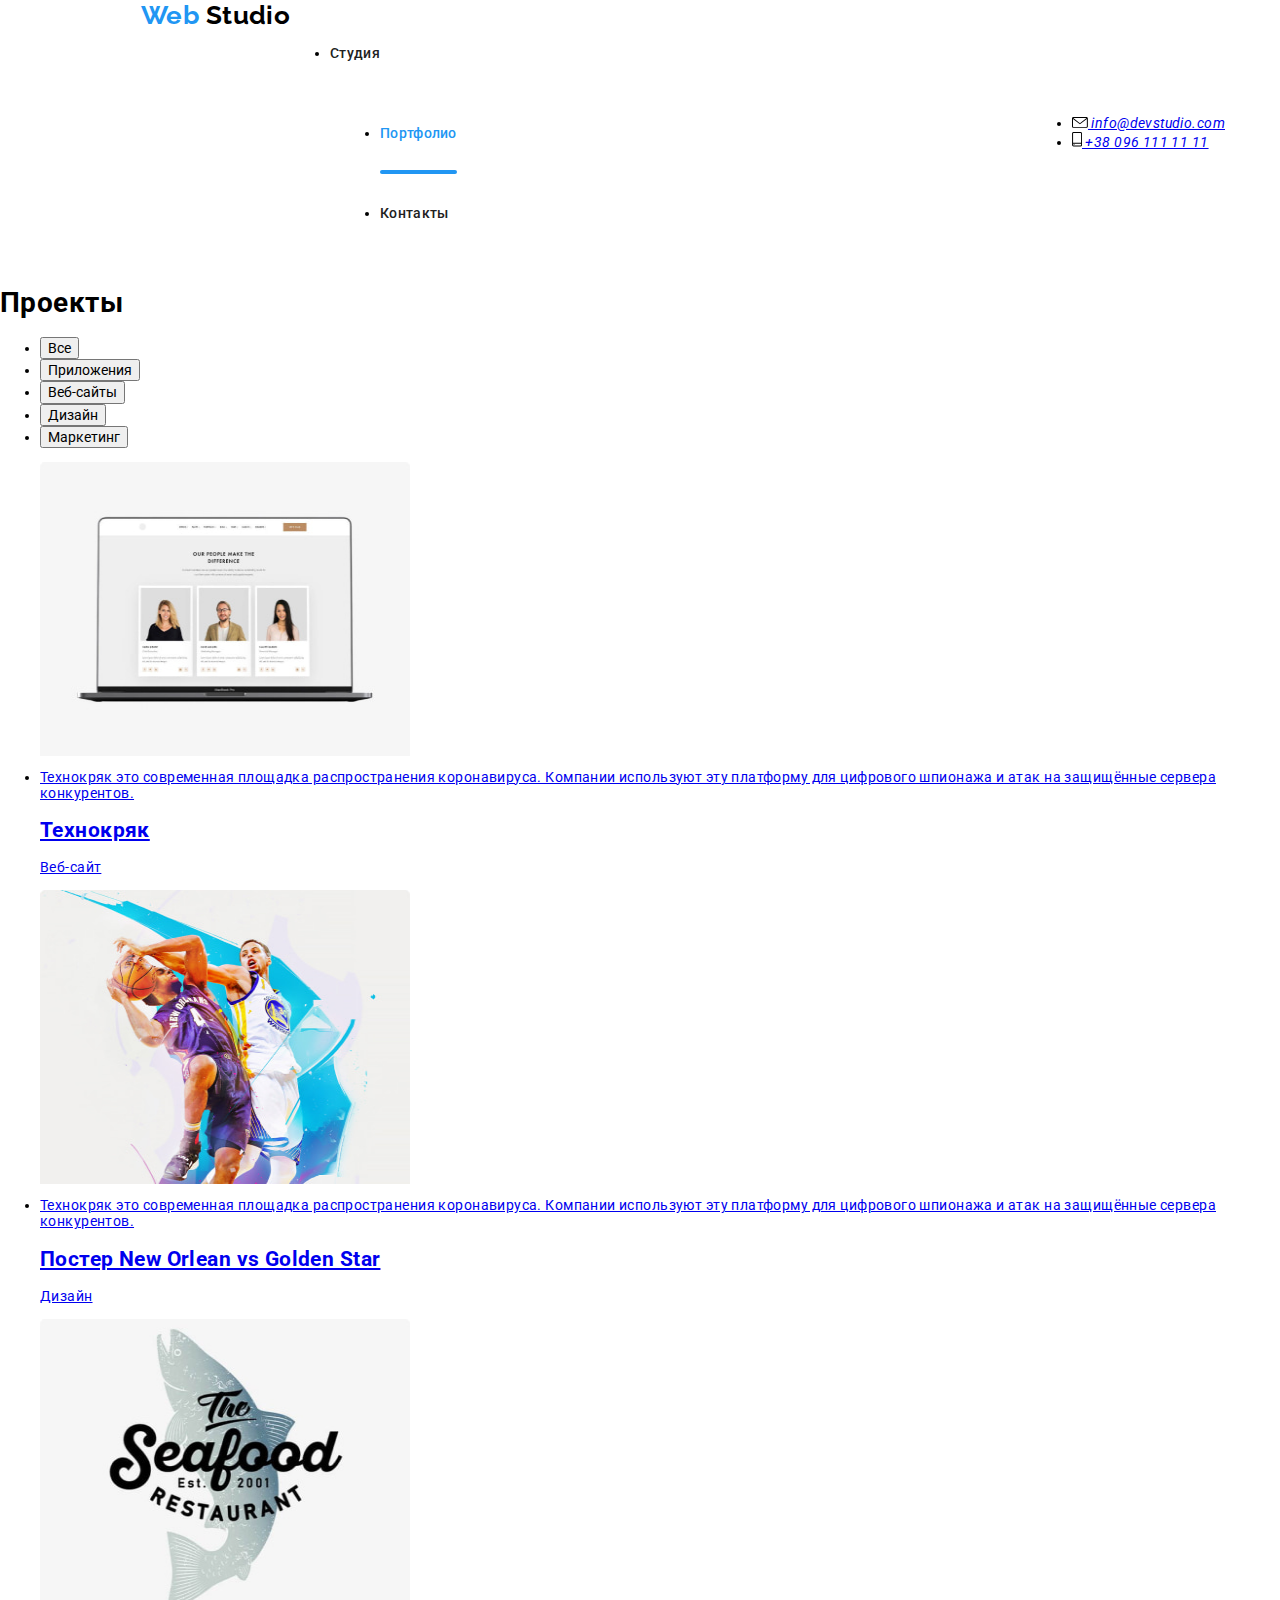
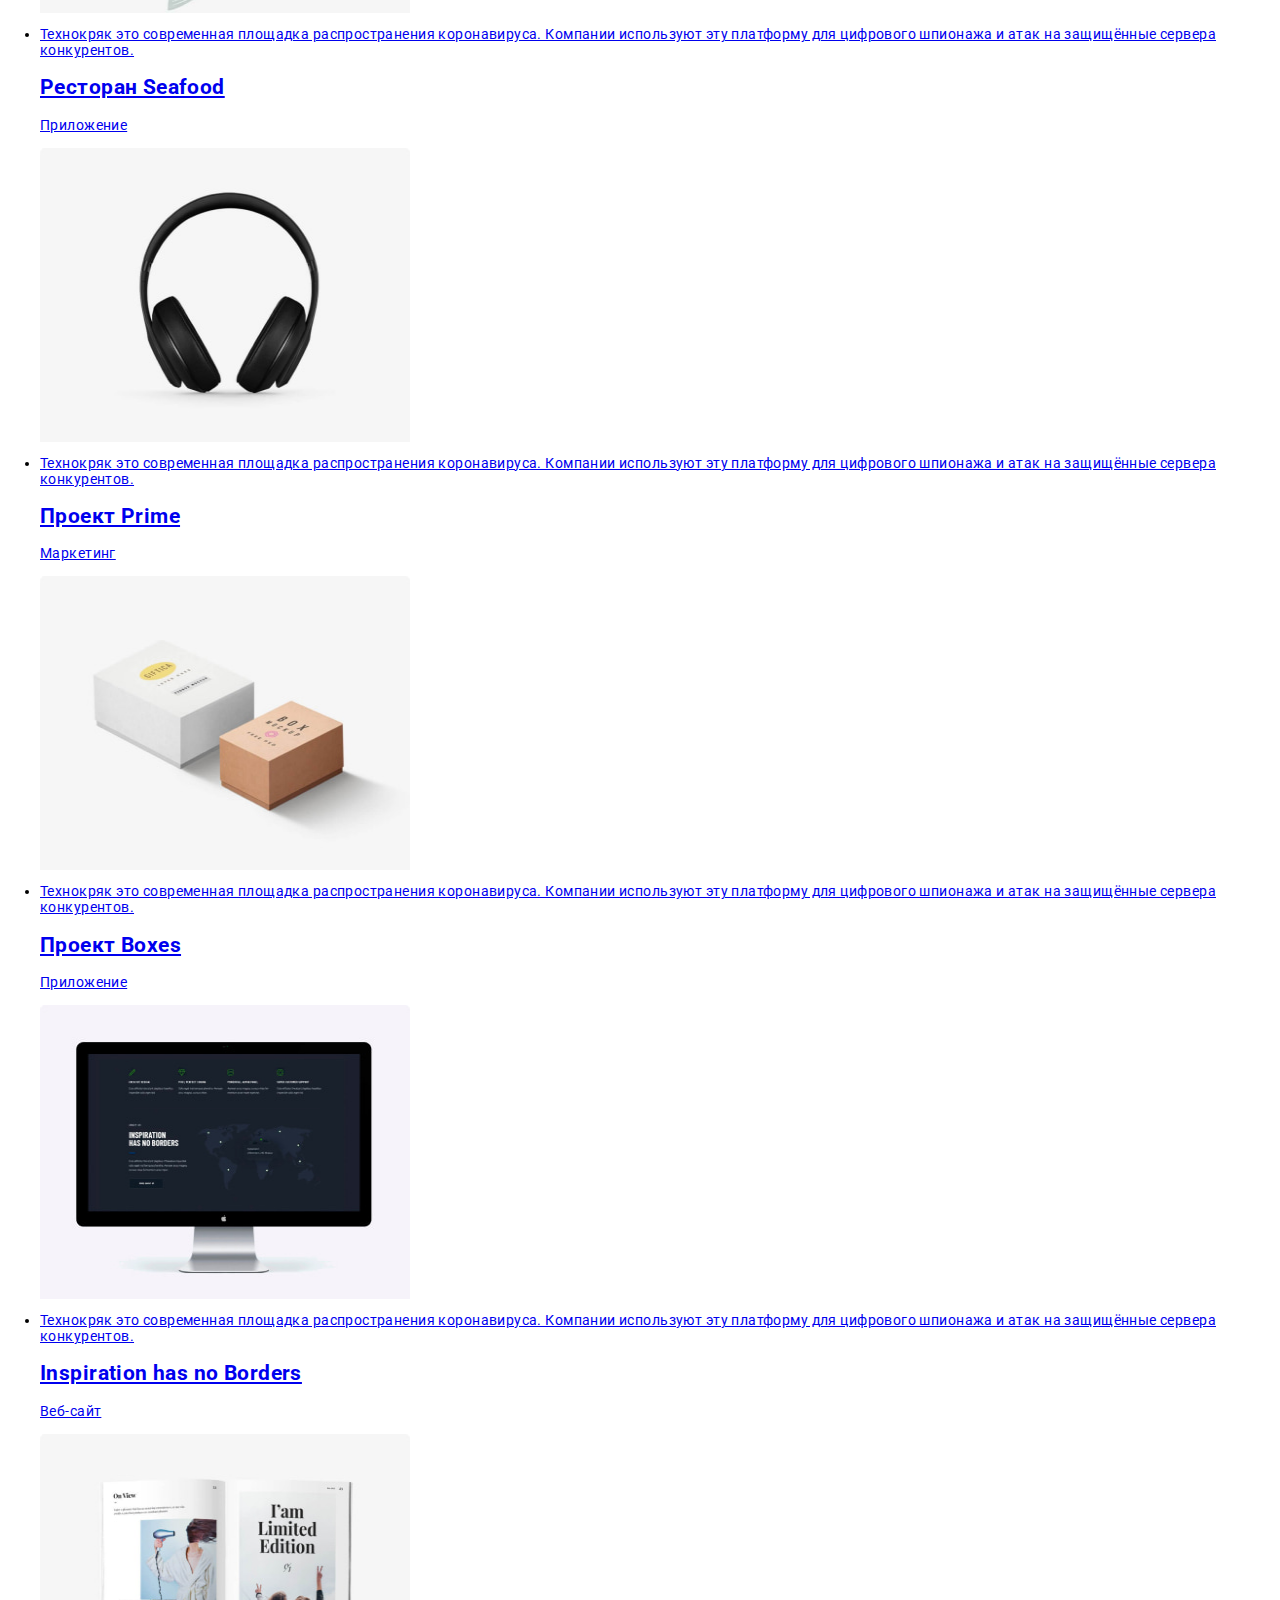
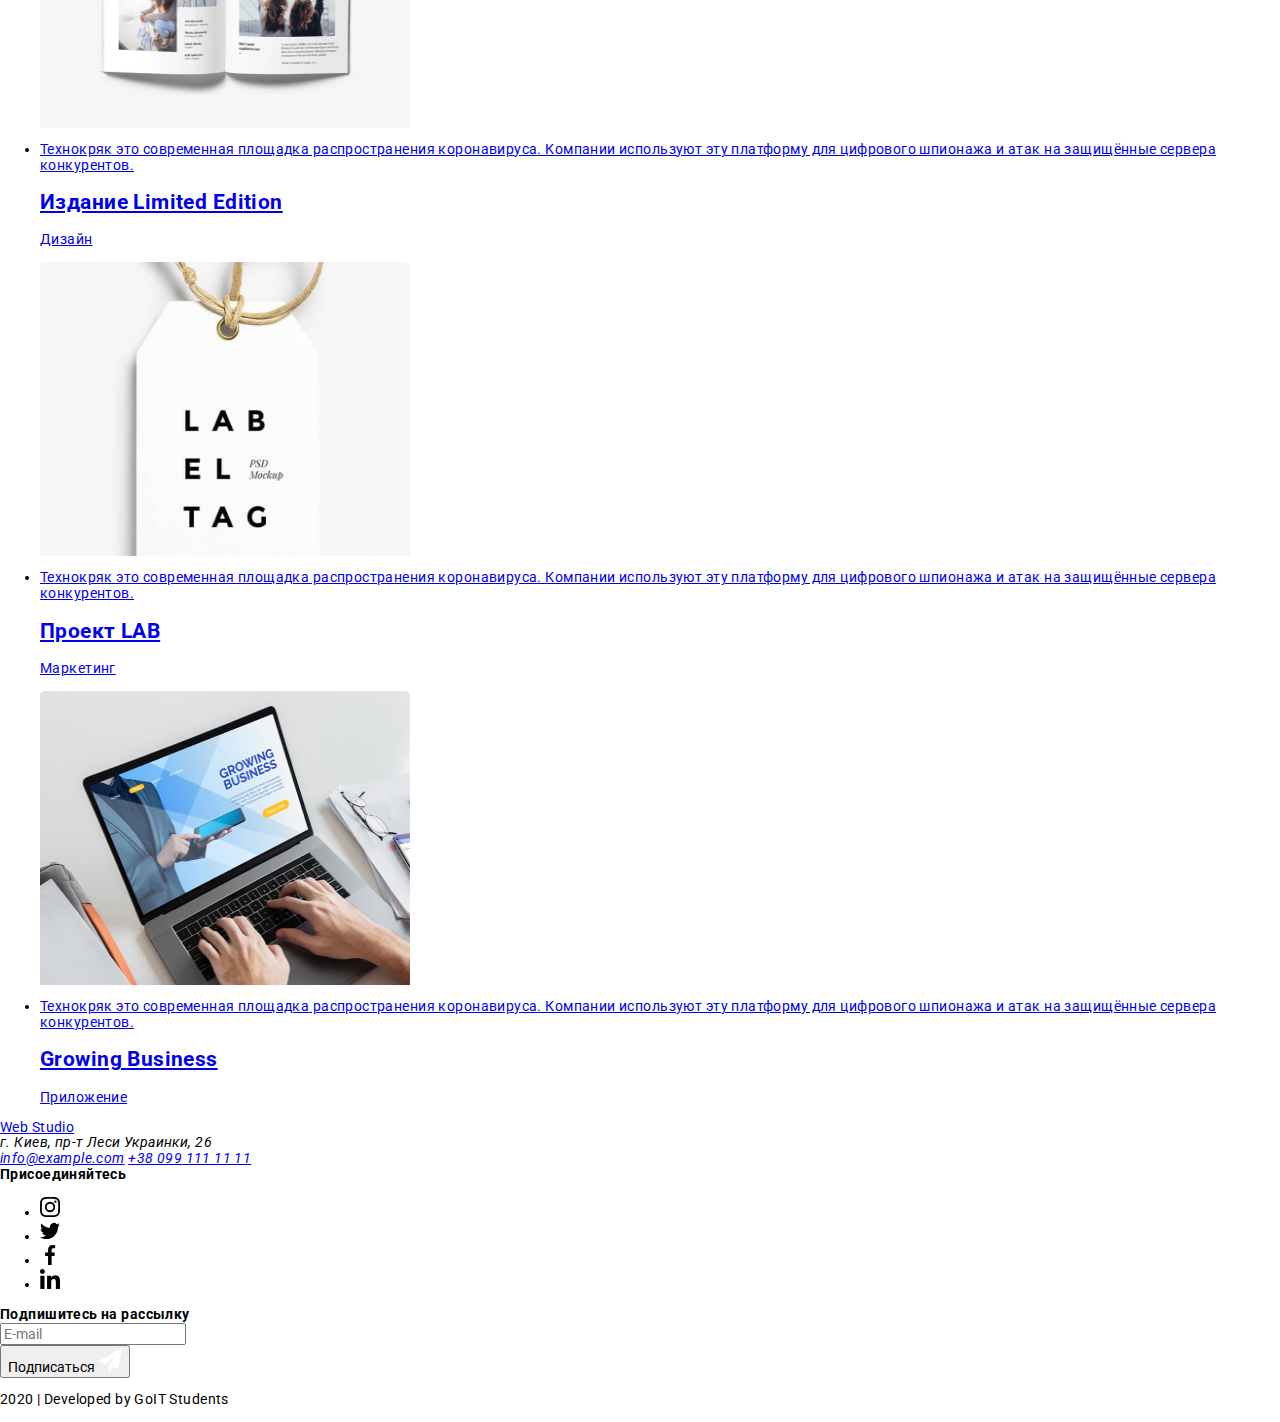
==== commit 200fcca9: "Update portfolio.html" ====
--- a/portfolio.html
+++ b/portfolio.html
@@ -15,12 +15,12 @@
     <!-- Шапка страницы -->
     <header class="page-header line">
         <!-- Главная навигация -->
-        <div class="block-header container">
-            <nav class="main-nav">
+        <div class="block-header">
+            <nav class="site-nav">
                 <!-- Логотип компании -->
                 <a href="./index.html" class="logo"><span class="logo-web">Web</span> Studio</a>
                 <!-- Ссылки на другие страницы -->
-                <ul class="site-nav">
+                <ul class="site-nav-list">
                     <li class="item"><a href="./index.html" class="link">Студия</a></li>
                     <li class="item"><a href="./portfolio.html" class="link current">Портфолио</a></li>
                     <li class="item"><a href="#" class="link">Контакты</a></li>
@@ -28,18 +28,18 @@
             </nav>
             <!-- Контактные данные -->
             <address class="auth-contacts">
-                <ul class="contacts-link">
-                    <li class="item">
-                        <a href="mailto:info@devstudio.com" class="contacts-link-item">
-                            <svg class="icon-contact" width="16" height="11">
+                <ul class="auth-contacts-list">
+                    <li class="item">
+                        <a href="mailto:info@devstudio.com" class="auth-contacts-link">
+                            <svg class="auth-contacts-icon" width="16" height="11">
                                 <use href="./img/sprite.svg#icon-mail"></use>
                             </svg>
                             info@devstudio.com
                         </a>
                     </li>
                     <li class="item">
-                        <a href="tel:+380961111111" class="contacts-link-item">
-                            <svg class="icon-contact" width="10" height="15">
+                        <a href="tel:+380961111111" class="auth-contacts-link">
+                            <svg class="auth-contacts-icon" width="10" height="15">
                                 <use href="./img/sprite.svg#icon-tel"></use>
                             </svg>
                             +38 096 111 11 11
@@ -50,17 +50,17 @@
         </div>
     </header>
     <main>
-        <section class="section-projects">
-            <div class="page-projects container">
-                <h1 class="section-projects-title visually-hidden">Проекты</h1>
-                <ul class="filter list">
-                    <li class="item"><button type="button" class="filter-item">Все</button></li>
-                    <li class="item"><button type="button" class="filter-item">Приложения</button></li>
-                    <li class="item"><button type="button" class="filter-item">Веб-сайты</button></li>
-                    <li class="item"><button type="button" class="filter-item">Дизайн</button></li>
-                    <li class="item"><button type="button" class="filter-item">Маркетинг</button></li>
+        <section class="projects">
+            <div class="projects-container">
+                <h1 class="projects-title">Проекты</h1>
+                <ul class="filter">
+                    <li class="item"><button type="button" class="filter-button">Все</button></li>
+                    <li class="item"><button type="button" class="filter-button">Приложения</button></li>
+                    <li class="item"><button type="button" class="filter-button">Веб-сайты</button></li>
+                    <li class="item"><button type="button" class="filter-button">Дизайн</button></li>
+                    <li class="item"><button type="button" class="filter-button">Маркетинг</button></li>
                 </ul>
-                <ul class="projects list">
+                <ul class="projects-list">
                     <li class="item">
                         <a href="#" class="project-link">
                             <div class="project-thumb">
@@ -239,41 +239,41 @@
     </main>
     <!-- Футер -->
     <footer class="page-footer">
-        <div class="block-footer container">
+        <div class="block-footer">
             <div class="flex-container">
                 <div class="contacts">
                     <a href="./index.html" class="footer-logo"><span class="logo-web">Web</span> Studio</a>
                     <address class="address-container">
                         г. Киев, пр-т Леси Украинки, 26 <br />
-                        <a href="mailto:info@example.com" class="address-container-link">info@example.com</a>
-                        <a href="tel:+380991111111" class="address-container-link">+38 099 111 11 11</a>
+                        <a href="mailto:info@example.com" class="link">info@example.com</a>
+                        <a href="tel:+380991111111" class="link">+38 099 111 11 11</a>
                     </address>
                 </div>
-                <div class="join">
+                <div class="join-container">
                     <b class="call">Присоединяйтесь</b>
-                    <ul class="socials list">
-                        <li class="item-link">
+                    <ul class="socials">
+                        <li class="item">
                             <a href="#" aria-label="Ссылка на Instagram" class="social-links-footer">
                                 <svg class="icon-socials" width="20" height="20">
                                     <use href="./img/sprite.svg#icon-instagram"></use>
                                 </svg>
                             </a>
                         </li>
-                        <li class="item-link">
+                        <li class="item">
                             <a href="#" aria-label="Ссылка на Twitter" class="social-links-footer">
                                 <svg class="icon-socials" width="20" height="20">
                                     <use href="./img/sprite.svg#icon-twitter"></use>
                                 </svg>
                             </a>
                         </li>
-                        <li class="item-link">
+                        <li class="item">
                             <a href="#" aria-label="Ссылка на Facebook" class="social-links-footer">
                                 <svg class="icon-socials" width="20" height="20">
                                     <use href="./img/sprite.svg#icon-facebook"></use>
                                 </svg>
                             </a>
                         </li>
-                        <li class="item-link">
+                        <li class="item">
                             <a href="#" aria-label="Ссылка на LinkedIn" class="social-links-footer">
                                 <svg class="icon-socials" width="20" height="20">
                                     <use href="./img/sprite.svg#icon-linkedin"></use>
